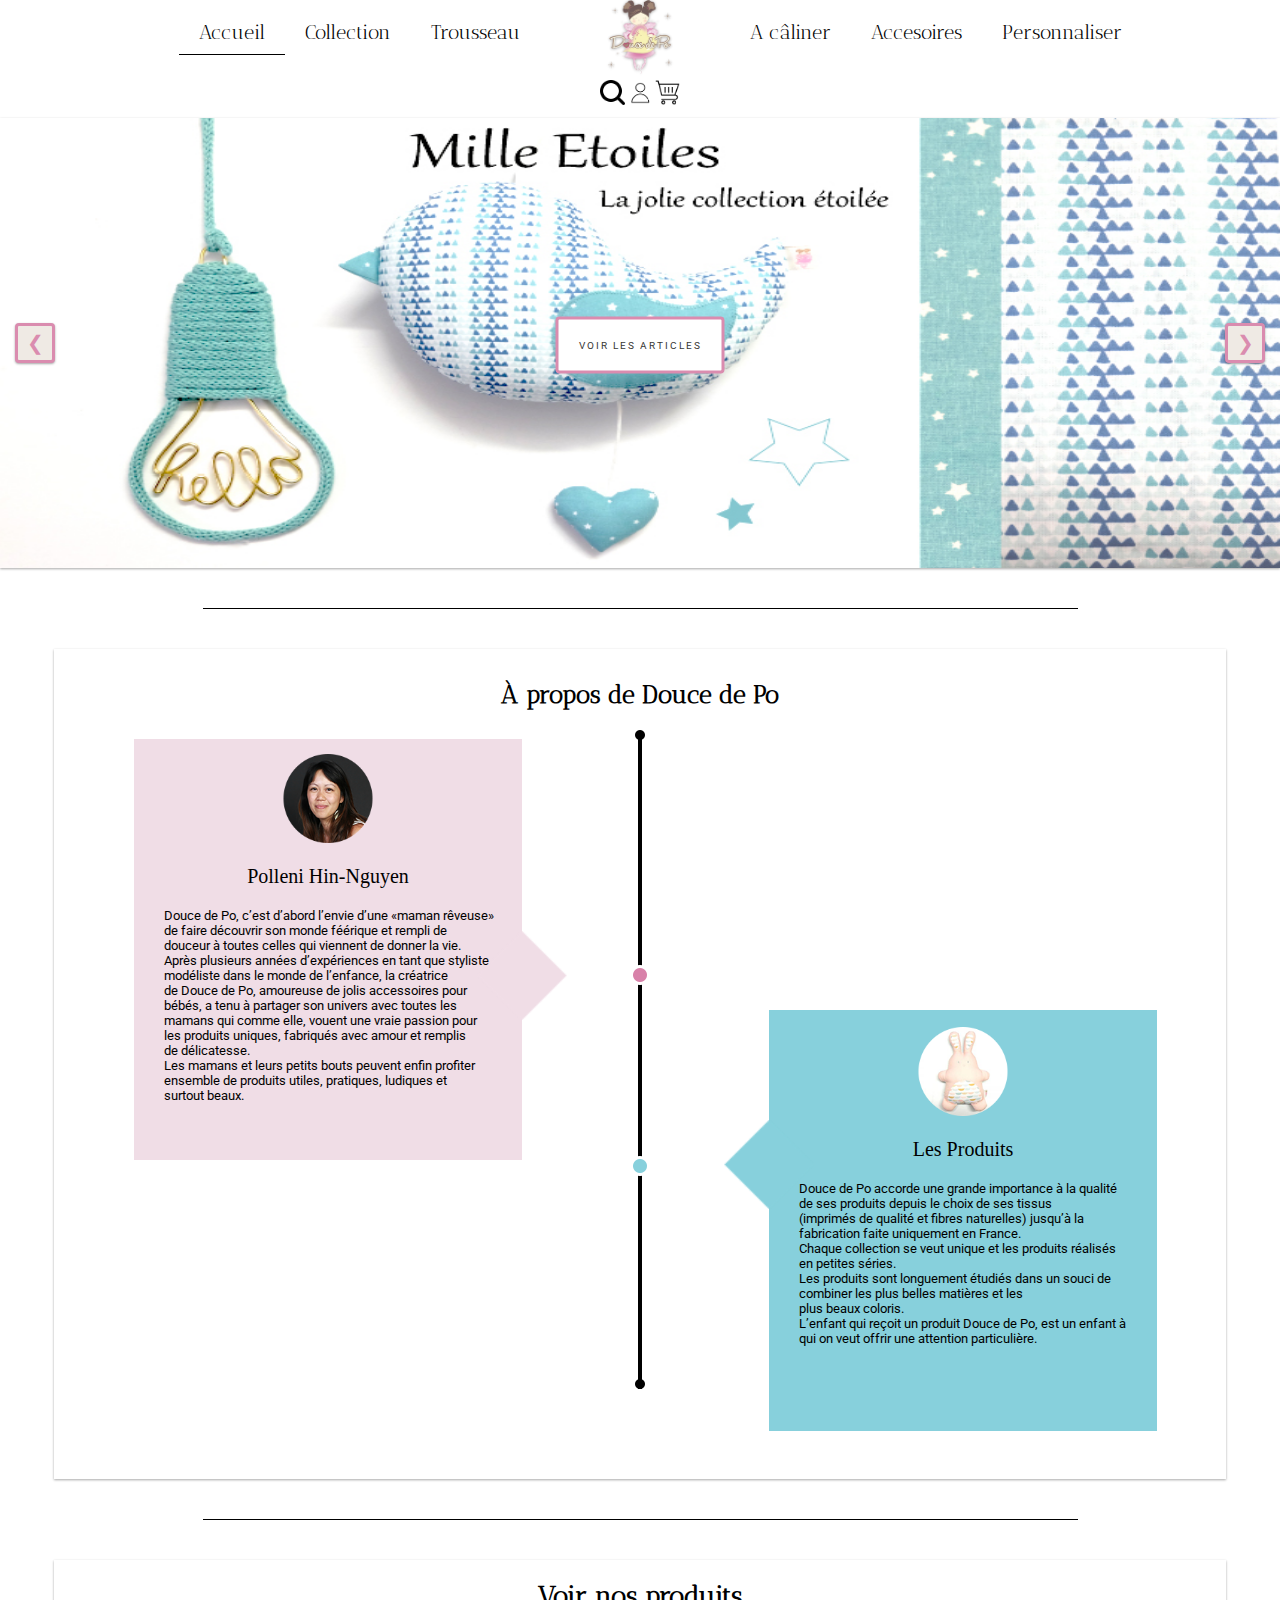
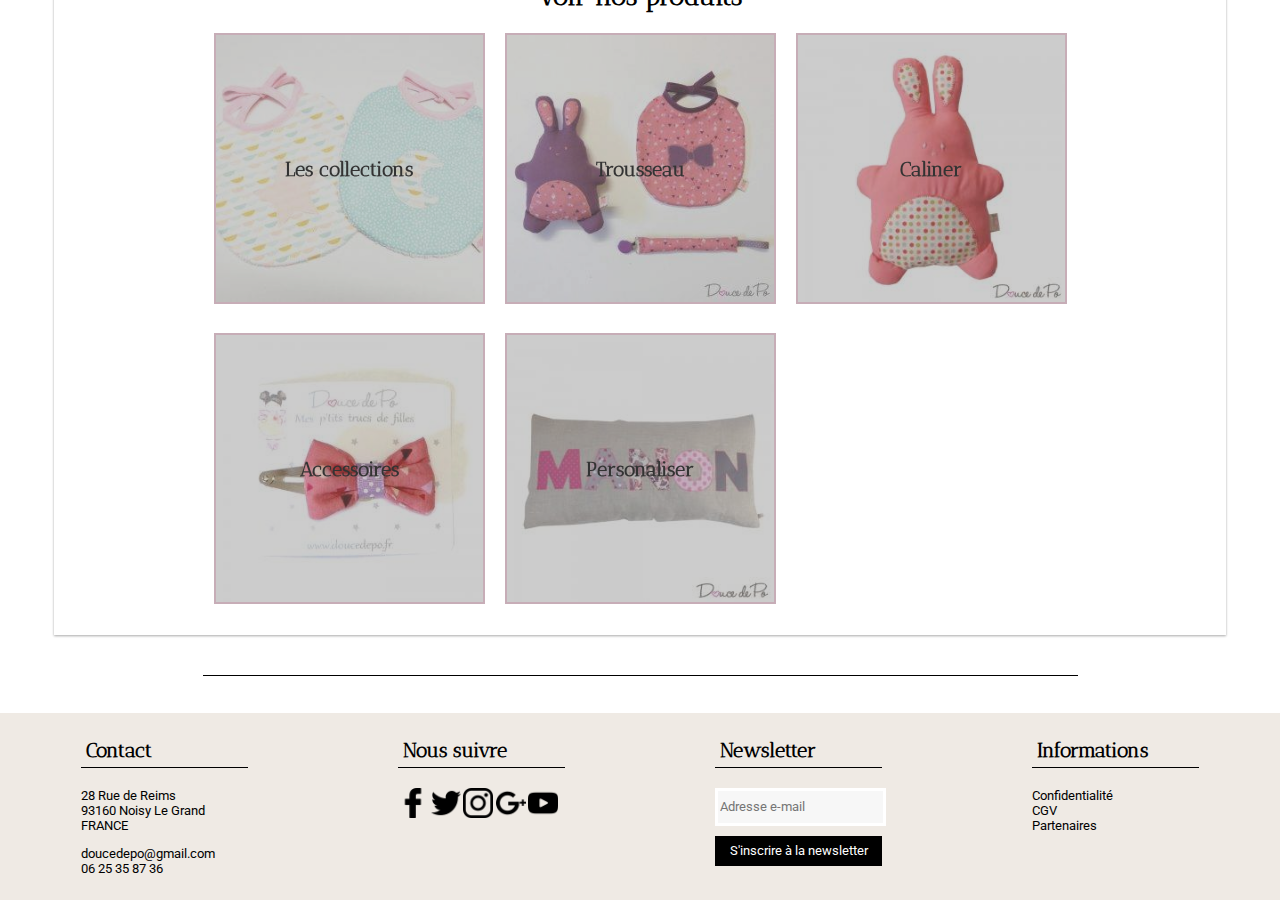
==== index.html @ 26fd45bb "Initial commit" ====
<!DOCTYPE html>
<html lang="fr">
  <head>
    <meta charset="utf-8"/>
    <title>Douce de Po - accessoires créateur bébé</title>
    <meta name="description" content="Douce de Po - un site haut de gamme pour habiller vos enfants"/>
    <meta name="keywords" content="fabriqué" />
    <link href="https://fonts.googleapis.com/css?family=Antic+Didone" rel="stylesheet">
    <link href="https://fonts.googleapis.com/css?family=Roboto" rel="stylesheet">
    <link rel="stylesheet" href="styles/home.css">
  </head>
  <body>
   <header>
        <nav class="program">
          <ul>
            <li><a href="collection">Accueil</a></li>
            <li><a href="collection">Collection</a></li>
            <li><a href="trousseau">Trousseau</a></li>
          </ul>
            <img class="logo" src="images/logo.png" alt="logotype" width="200px" />
          <ul>
            <li><a href="collection">A câliner</a></li>
            <li><a href="collection">Accesoires</a></li>
            <li><a href="collection">Personnaliser</a></li>
          </ul>
          <div class="personnal">
            <img src="images/search.png" alt="search">
            <img src="images/profile.png" alt="profile">
            <img src="images/basket.png" alt="basket">
          </div>
        </nav>
    </header>
    <div class="container">
      <div class="slider">
        <div class="slide">
          <img class="imgSlides" src="./images/slide1.jpg" style="width:100%" alt="slide 1">
            <button class="btn2">voir les articles</button>
        </div>
        <div class="slide">
          <img class="imgSlides" src="./images/slide2.jpg" style="width:100%" alt="slide 2">
          <button class="btn2">voir les articles</button>
        </div>
        <div class="slide">
          <img class="imgSlides" src="./images/slide3.jpg" style="width:100%" alt="slide 3">
          <button class="btn2">voir les articles</button>
        </div>
        <button type="submit" name="Back" class="back" onclick="plusDivs(-1)">&#10094;</button>
        <button type="submit" name="Back" class="next" onclick="plusDivs(1)">&#10095;</button>
      </div>
      <div class="ligne">
      </div>
      <div class="apropos">
        <h2 class="apropos2">À propos de Douce de Po</h2>
        <img src="images/stick.png" alt="stick" class="stick">
        <div class="pink">
          <img src="images/pinkarrow.png" alt="fléche rose" class="pinkarrow">
          <img src="images/polleni.png" alt="image de Polleni">
          <div class="pinktext">
            <p class="pollenii" align="center">Polleni Hin-Nguyen</p>
            <p class="textpolleni">Douce de Po, c’est d’abord l’envie d’une «maman rêveuse» <br>
                  de faire découvrir son monde féérique et rempli de <br>
                  douceur à toutes celles qui viennent de donner la vie.<br>
                  Après plusieurs années d’expériences en tant que styliste <br>
                  modéliste dans le monde de l’enfance, la créatrice<br>
                  de Douce de Po, amoureuse de jolis accessoires pour<br>
                  bébés, a tenu à partager son univers avec toutes les<br>
                  mamans qui comme elle, vouent une vraie passion pour<br>
                  les produits uniques, fabriqués avec amour et remplis<br>
                  de délicatesse.<br>
                  Les mamans et leurs petits bouts peuvent enfin profiter <br>
                  ensemble de produits utiles, pratiques, ludiques et<br>
                  surtout beaux.
            </p>
          </div>
        </div>
        <div class="blue">
          <img src="images/bluearrow.png" alt="fléche bleue" class="bluearrow">
          <img src="images/lapinou.png" alt="image de lapinou">
          <div class="bluetext">
            <p class="products">Les Produits</p>
            <p class="textproducts">Douce de Po accorde une grande importance à la qualité  <br>
              de ses produits depuis le choix de ses tissus <br>
              (imprimés de qualité et fibres naturelles) jusqu’à la <br>
              fabrication faite uniquement en France. <br>
              Chaque collection se veut unique et les produits réalisés <br>
              en petites séries.<br>
              Les produits sont longuement étudiés dans un souci de <br>
              combiner les plus belles matières et les<br>
              plus beaux coloris.<br>
              L’enfant qui reçoit un produit Douce de Po, est un enfant à<br>
              qui on veut offrir une attention particulière.</p>
          </div>
        </div>
      </div>
      <div class="ligne"></div>
      <div class = "shopContainer">
        <div class="titre">
          <h1>Voir nos produits</h1>
        </div>
        <div class ="ImgContainer">
            <div class="collection responsiveShop">
              <a href="#">Les collections</a>
            </div>
            <div class="Trousseau responsiveShop">
              <a href="#">Trousseau</a>
            </div >
            <div class="caliner responsiveShop">
              <a href="#">Caliner</a>
            </div>
            <div class="Accesoires responsiveShop">
              <a href="#">Accessoires</a>
            </div>
            <div class="Personaliser responsiveShop">
              <a href="#">Personaliser</a>
            </div>
        </div>
      </div>
      <div class="ligne">
      </div>
    </div>
      <footer>
         <div class="footerSize">
         <div class="footerContainer">
           <h3> Contact </h3>
           <p>
             28 Rue de Reims <br/>
             93160 Noisy Le Grand<br/>
             FRANCE<br/>
           </p>
           <p>
             doucedepo@gmail.com<br/>
             06 25 35 87 36
           </p>
         </div>
         <div class="void">
           <p> Ceci est du vide</p>
         </div>
         <div class="footerContainer">
           <h3> Nous suivre </h3>
           <a href="https://www.facebook.com/doucedepo.officiel/" target="_blank">
             <img src="images/facebook.png" alt="facebook"></a>
           <a href="https://twitter.com/hashtag/doucedepo?src=hash" target="_blank">
             <img src="images/twitter.png" alt="twitter"></a>
           <a href="https://www.instagram.com/pollennidoucedepo/" target="_blank">
             <img src="images/instagram.png" alt="instagram"></a>
           <a href="#" target="_blank">
             <img src="images/googleplus.png" alt="googleplus"></a>
           <a href="#" target="_blank">
             <img src="images/youtube.png" alt="youtube"></a>
         </div>
         <div class="void">
           <p> Ceci est du vide</p>
         </div>
         <div class="footerContainer">
           <h3> Newsletter </h3>
           <label for="EMail"></label>
           <input type="text" name="email" id="EMail" placeholder="Adresse e-mail">
           <button type="submit"> S'inscrire à la newsletter </button>
         </div>
         <div class="void">
           <p>Ceci est du vide</p>
         </div>
         <div class="footerContainer">
           <h3> Informations </h3>
           <p>
             <a href="#"> Confidentialité</a> <br/>
             <a href="#"> CGV </a><br/>
             <a href="#"> Partenaires </a><br/>
           </p>
         </div>
         </div>
       </footer>
    <script src="./scripts/app.js"></script>
  </body>
</html>
---- styles/home.css ----
html {
  font-size: 62.5%;
  box-sizing: border-box;
}

body {
  margin: 0;
  background: #ffffff;
  position: relative;
}

.container{
  width: 100%;
  height: 100%;
}

.personnal{
  width : auto;
  position: absolute;
  right: 50%;
  top: 80px;
  transform: translate(50%, 0);
}

.personnal img{
  width: 25px;
}
/* Start of the header */

header{
  margin-bottom: 8px;
  height: 110px;
}

nav.program{
  display: flex;
  justify-content: center;
 }

nav.program ul{
  display: flex;
  justify-content: space-around;
}

nav.program ul:first-of-type{
  margin-right: 150px ;
}

nav.program ul li{
  list-style: none;
  position: relative;
}

nav.program ul li a{
  display: block;
  padding: 10px 20px;
  text-decoration: none;
  border-bottom:none;
  transition:all 0.2s ease-in;
  color : black ;
  font-size: 2.0rem;
  font-family: 'Antic Didone', serif;
}

nav.program ul li a:hover{
  opacity: 0.5;
  border-bottom: 1px solid #000;
}
nav.program ul:first-child li:first-child{
  border-bottom: 1px solid #000;
}
.logo{
  position: absolute;
  width: auto;
  height: 76px;
  z-index: 30;
}
.hamburgerButton{
  display: none;
}
/* End of the header */

/* Start of slider */

.container{
  width: 100%;
  height: 100%;
}
.container .slider{
  width: 100%;
  max-width: 3516px;
  height: 450px;
  background: #ffffff;
  box-shadow: 0 1px 3px rgba(0,0,0,0.12), 0 1px 2px rgba(0,0,0,0.24);
  position: relative;
  overflow: hidden;
  margin-left: 50%;
  transform: translate(-50%);
}
.container .slider .slide{
  height: 450px;
  max-height: 450px;
  position: relative;
}
.container .slider .slide .knowMore{
  width: auto;
  height: 40px;
  position: absolute;
  bottom: 0   ;
  padding: 20px 0 20px 30px;
  background: #fffdf9;
  right: 0;
}
.container .slider .slide .knowMore input{
  background: #d881a9;
  border: none;
  width: 201px;
  height: 40px;
  font-size: 20px;
  margin: 0px 15px 5px 15px;
}
.container .slider .slide .imgSlides{
  width: 1172px;
  height: 450px;
  will-change: auto;
}
.container .slider button.back{
  background: #efeae4;
  border: none;
  box-shadow: 0 1px 3px rgba(0,0,0,0.12), 0 1px 2px rgba(0,0,0,0.24);
  font-size: 2rem;
  color: #da8caf;
  padding: 0;
  width: 40px;
  height: 40px;
  position: absolute;
  left: 15px;
  top: 50%;
  transform: translate(0, -50%);
  border: 3px  #da8caf solid;
  border-radius: 4px;
}
.container .slider button.next{
  background: #efeae4;
  border: none;
  box-shadow: 0 1px 3px rgba(0,0,0,0.12), 0 1px 2px rgba(0,0,0,0.24);
  font-size: 2rem;
  color: #da8caf;
  padding: 0;
  width: 40px;
  height: 40px;
  position: absolute;
  right: 15px;
  top: 50%;
  transform: translate(0, -50%);
  border: 3px  #da8caf solid;
  border-radius: 4px;
}
.btn2 {
  font-family: 'Roboto';
  position: relative;
  top: -50%;
  margin-left: 50%;
  transform: translate(-50%, -50%);
  padding: 20px ;
  font-size: 1rem;
  letter-spacing: 2px;
  color: #383736;
  border: 3px  #da8caf solid;
  border-radius: 4px;
  text-transform: uppercase;
  overflow:hidden;
  background: #fff;
  z-index: 1;
  cursor: pointer;
  transition: 0.2s ease-in;

}

.btn2:hover {
  color: #383736;
  border-color:  #383736;
  box-shadow: 0px 0px 0px 0px #da8caf;
  cursor: pointer;
}

.btn2:before {
  content: "";
  position: absolute;
  background: #da8caf;
  bottom: 0;
  left: 0;
  right: 0;
  top: 100%;
  z-index: -1;
  -webkit-transition: top 0.09s ease-in;
}

.btn2:hover:before {
  top: 0;
  border-color:  #383736;
}
/* End of slider */

/* Start of Informations block */

.apropos{
  width: 1172px;
  height: 830px;
  margin-left: 50%;
  transform: translate(-50%);
  background-color: white;
  box-shadow: 0 1px 3px rgba(0,0,0,0.12), 0 1px 2px rgba(0,0,0,0.24);
  margin-top: 40px;
}
.apropos2{
  font-size: 2.5rem;
  text-align: center;
  padding-top: 30px;
  color: #000000;
  font-family: 'Antic Didone', serif;
  font-weight: bold;
  position: relative;

}

.apropos2:hover {
  cursor: pointer;
  
}

.stick{
  height: auto;
  margin-left: 50%;
  transform: translate(-50%);
  position: absolute;
}

/* Boite rose avec sa flèche, son image et ses textes*/

.pink{
  background-color: #f0dde6;
  margin-top: 30px;
  margin-left: 80px;
  height: 421px;
  width: 388px;
  position: relative;
}

.pinkarrow{
  position: absolute;
  left: 50%;
  top: 42%;
}

.pink img{
  margin-top: 15px;
  margin-left: 50%;
  transform: translateX(-50%);
  height: 89px;
}


.pollenii{
  text-align: center;
  font-size: 2rem;
}

.textpolleni{
  font-family: 'Roboto', serif;
  margin-left: 30px;
  color: #000000;
  font-size: 1.3rem;
}

/*Boite bleue avec sa fléche, son image et ses textes*/

.blue{
  float: right;
  background-color: #87d0dc;
  margin-top: -150px;
  margin-right: 69px;
  height: 421px;
  width: 388px;
  float: right;
  position: relative;
}

.blue img{
  height: 89px;
  margin-left: 50%;
  transform: translate(-50%);
  margin-top: 17px;
}

.textproducts{
  color: #000000;
  font-family: 'Roboto', serif;
  font-size: 1.3rem;
  margin-left: 30px;
}

.products{
  text-align: center;
  font-size: 2rem;
}


.bluearrow{
  position: absolute;
  left: -50%;
  top: 22%;

}

/* End of Informations block */

/* Start of the Shop */

/* Trait milieu  */
.ligneMiddle{
	height: 20px;
	width: 875px;
	margin: auto;
	border-top:solid 1px black;
}
/* Bloc de fin  */

.shopContainer{
	height: 674.99px;
	width: 1172px;
	display: flex;
	margin: auto;
	flex-wrap:wrap;
	box-shadow: 0 1px 3px rgba(0,0,0,0.12), 0 1px 2px rgba(0,0,0,0.24);
  background: #ffffff;
  margin-top: 40px;
}
.titre{
	width:1172px;
	text-align: center;
	margin: auto;
	font-family: 'Antic Didone', serif;
	font-size: 10pt;

}
.ImgContainer{
	margin:auto;
	display: flex;
	height: 600px;
	width: 853px;
	flex-wrap: wrap;
	 }

.ImgContainer div{
	height: 267px;
	width: 267px;
	border:solid 2px #F6CBDC;
	display:flex;
	flex-wrap: wrap;
	background-size:267px 267px;
	margin-right: 20px;

}
.ImgContainer div:nth-child(3){
  margin-right:0px;
}
.collection{
	background-image:url("../images/les collections.jpg");

}
.Trousseau{
	background-image:url("../images/MonTrousseau.jpg");
}
.caliner{
	background-image:url("../images/ACaliner.jpg");
}
.Accesoires{
	background-image:url("../images/Accesoires.jpg");
}
.Personaliser{
	background-image:url("../images/Personaliser.jpg");
}
.ImgContainer a{
	text-decoration: none;
	z-index: 1;
	margin: auto;
	color:black;
	font-size: 15pt;
	font-family: 'Antic Didone', serif;
	font-weight: bold;
}
.ImgContainer>div{
	filter: invert(20%);
	cursor: pointer;
	transition:all 0.2s linear;
	will-change:auto;
}

.ImgContainer>div:hover{
	filter: invert(0%);
	cursor: pointer;
	text-decoration-style: underline;
	color:white;
	transition:all 0.2s linear;
}
div>a:hover{
	color:white;
}
/* Trait  */
.ligne{
	height: 40px;
	width: 875px;
	margin: auto;
	border-bottom: solid 1px black;
}

/* End of the Shop */
/* Start of the footer */

footer{
  background-color: #efeae4;
  height: 187px;
  border-top: 37px solid #ffffff;
}
.footerSize{
  width: 1118px;
  height: 100%;
  margin-left: 50%;
  transform: translate(-50%);
  display: flex;
  justify-content: space-between;
  flex-wrap: wrap;
}
.footerContainer{
  width : 167px;
  float: left;
}

.footerContainer h3{
  border-bottom: 1px solid #000;
  padding : 5px ;
  font-family: 'Antic Didone', serif;
  font-size: 2.0rem;
}

.footerContainer img{
  width : 30px ;
  display: inline;
  transition: all 0.2s linear;
  will-change: auto;
}

.footerContainer img:hover{
  opacity: 0.8;
}

.footerContainer input{
  background-color: #f7f7f7;
  width: 161px;
  height: 30px;
  font-family: 'Roboto', sans-serif;
  font-size: 1.3rem;
  border: 3px solid #fff;
}

.footerContainer button{
  width: 167px;
  margin-top: 10px;
  background-color: black;
  color: white;
  border: none;
  text-decoration: none;
  text-align: center;
  padding : 7.5px 10px;
  font-family: 'Roboto', sans-serif;
  font-size: 1.3rem;
  transition: all 0.2s linear;
  will-change: auto;
}

.footerContainer button:hover{
  background: #282828;
}

.footerContainer p{
  font-family: 'Roboto', sans-serif;
  font-size: 1.3rem;
}

.footerContainer a{
  font-family: 'Roboto', sans-serif;
  font-size: 1.3rem;
  color : black;
  text-decoration: none ;
}
.void{
  width : 150px;
  visibility: hidden;
  float: left;
}

/* Start of the responsive */

@media  screen and (max-width : 667px) {
  .apropos{
    width: 100%;
    height: auto;
    padding-bottom: 30px;
  }
  .stick, .pinkarrow, .bluearrow{
    visibility:hidden;
  }
  .pink{
    margin-top: 0;
    margin-left: 50%;
    transform: translate(-50%);
    float: none;
    margin-bottom: 30px;
  }
  .blue{
    margin-top: 0;
    margin-right: 0;
    margin-left: 50%;
    transform: translate(-50%);
    float:none;
  }
  .shopContainer, .ImgContainer{
    width: auto;
    height: auto;
  }
  .responsiveShop{
    margin-bottom: 30px;
    margin-left: 50%;
    transform: translate(-50%);
    margin-right: 0;
  }
  .title{
    margin-left: 50%;
    transform: translate(-50%);
  }
  footer{
    height: auto;
  }
  .footerSize{
    width: 167px;
  }
  header{
    height:auto;
    padding-bottom: 70px;
    position: relative;
    transform: translateY(-335px);
    transition: all 0.3s ease-in-out;
    will-change: auto;
  }
  header.is-active{
    transform: translateY(0);
  }
  nav.program{
    display: flex;
    justify-content: center;
    flex-direction: column;
    width: 250px;
    height: 100%;
    transition: all 0.2520s ease-in;
    margin-left: 50%;
    transform: translate(-50%);
  }
  nav.program ul{
    display: flex;
    justify-content: center;
    flex-direction: column;
    width: auto;
    padding:0;
   }
   nav.program .logo{
     display: none;
   }
   .personnal{
     transform: translate(0);
     top: inherit;
     bottom: -30px;
     right: 60%;
   }
   .hamburgerButton{
     font-size: 3rem;
     color: #000000;
     position: absolute;
     right: 50%;
     bottom: -70px;
     cursor: pointer;
     display: block;
   }
}
@media screen and (min-width : 667px) and (max-width: 1025px) {
  .apropos{
    width: 100%;
    height: auto;
    padding-bottom: 30px;
  }
  .stick, .pinkarrow, .bluearrow{
    visibility:hidden;
  }
  .pink{
    margin-top: 0;
    margin-left: 50%;
    transform: translate(-50%);
    float: none;
    margin-bottom: 30px;
  }
  .blue{
    margin-top: 0;
    margin-right: 0;
    margin-left: 50%;
    transform: translate(-50%);
    float:none;
  }
  .shopContainer, .ImgContainer{
    width: auto;
    height: auto;
    justify-content: space-around;
  }
  .responsiveShop{
    margin-bottom: 30px;
    margin-right: 0;
  }
  .title{
    margin-left: 50%;
    transform: translate(-50%);
  }
  footer{
    height: auto;
  }
  .footerSize{
    width: 500px;
    padding-bottom: 20px;
  }
  header{
    height:auto;
    padding-bottom: 70px;
    position: relative;
    transform: translateY(-335px);
    transition: all 0.3s ease-in-out;
    will-change: auto;
  }
  header.is-active{
    transform: translateY(0);
  }
  nav.program{
    display: flex;
    justify-content: center;
    flex-direction: column;
    width: 250px;
    height: 100%;
    transition: all 0.2520s ease-in;
    margin-left: 50%;
    transform: translate(-50%);
  }
  nav.program ul{
    display: flex;
    justify-content: center;
    flex-direction: column;
    width: auto;
    padding:0;
   }
   nav.program .logo{
     display: none;
   }
   .personnal{
     transform: translate(0);
     top: inherit;
     bottom: -30px;
     right: 60%;
   }
   .hamburgerButton{
     font-size: 3rem;
     color: #000000;
     position: absolute;
     right: 50%;
     bottom: -70px;
     cursor: pointer;
     display: block;
   }
}
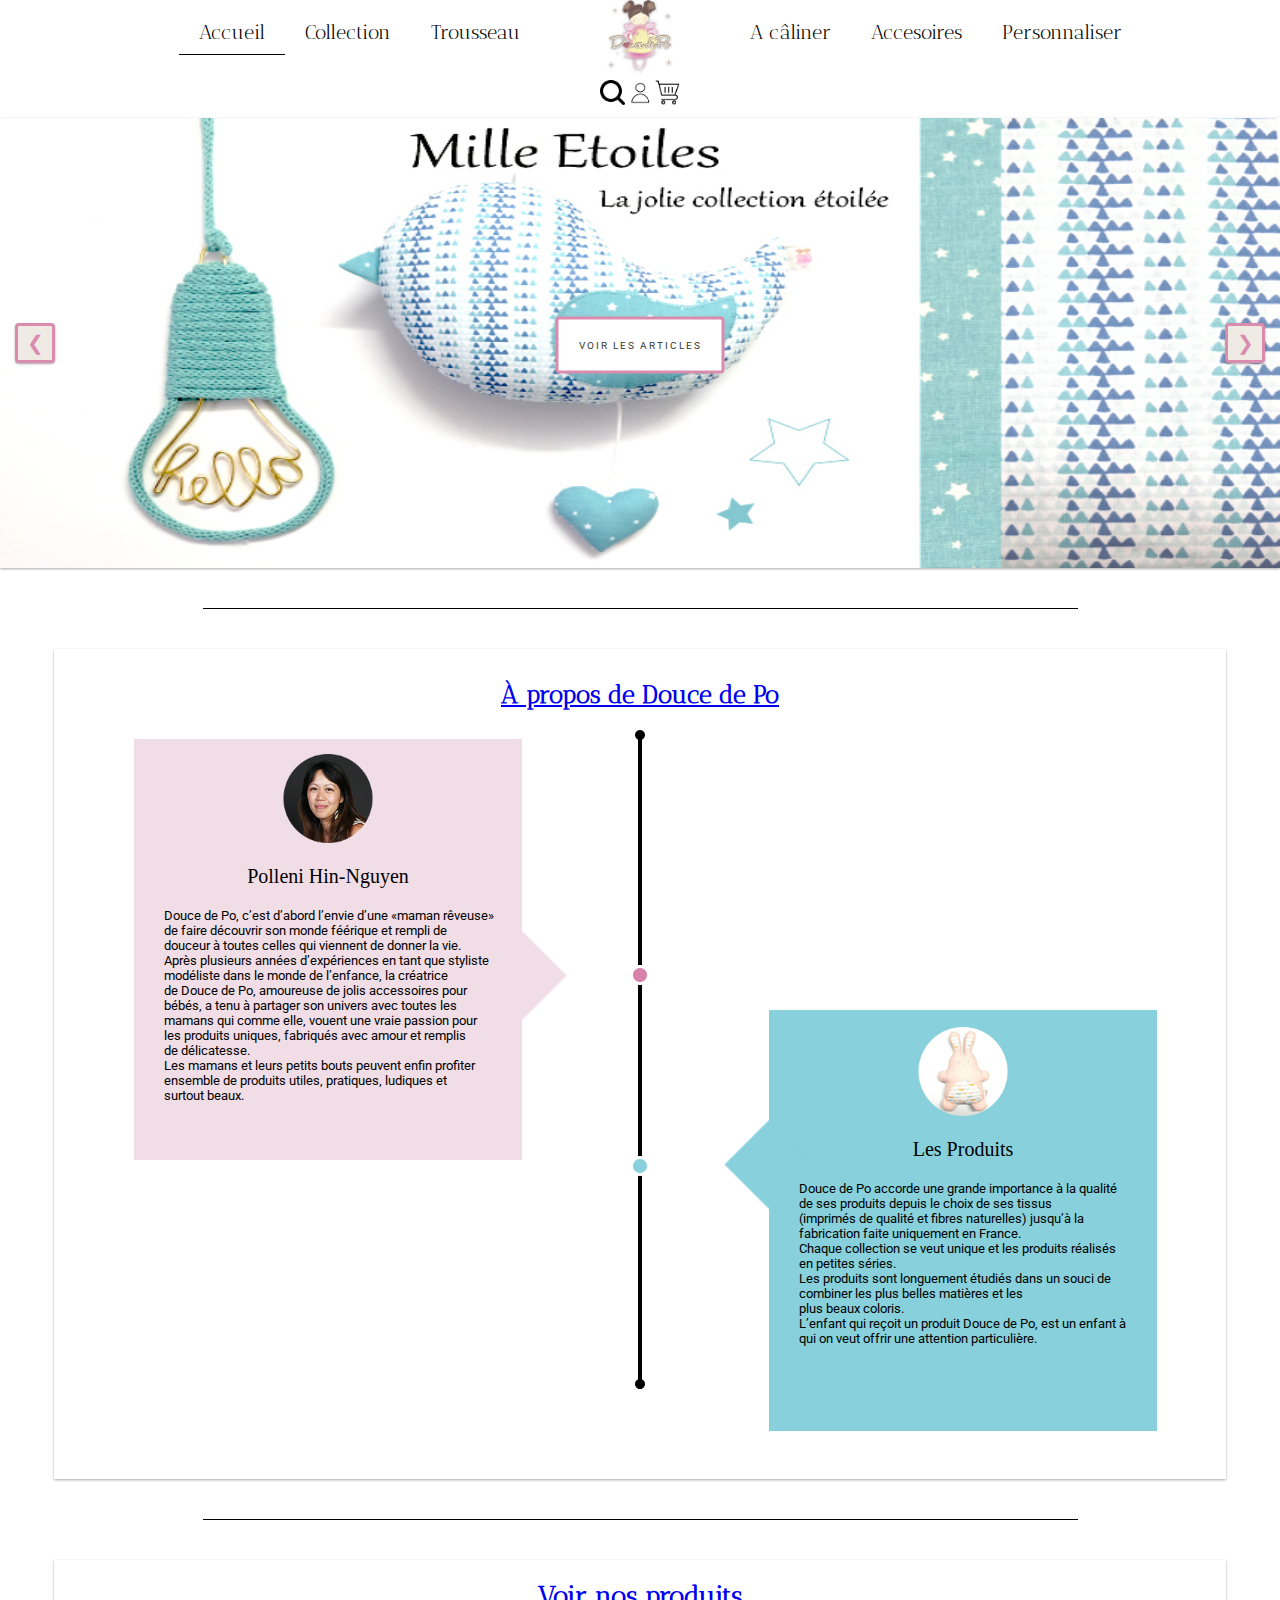
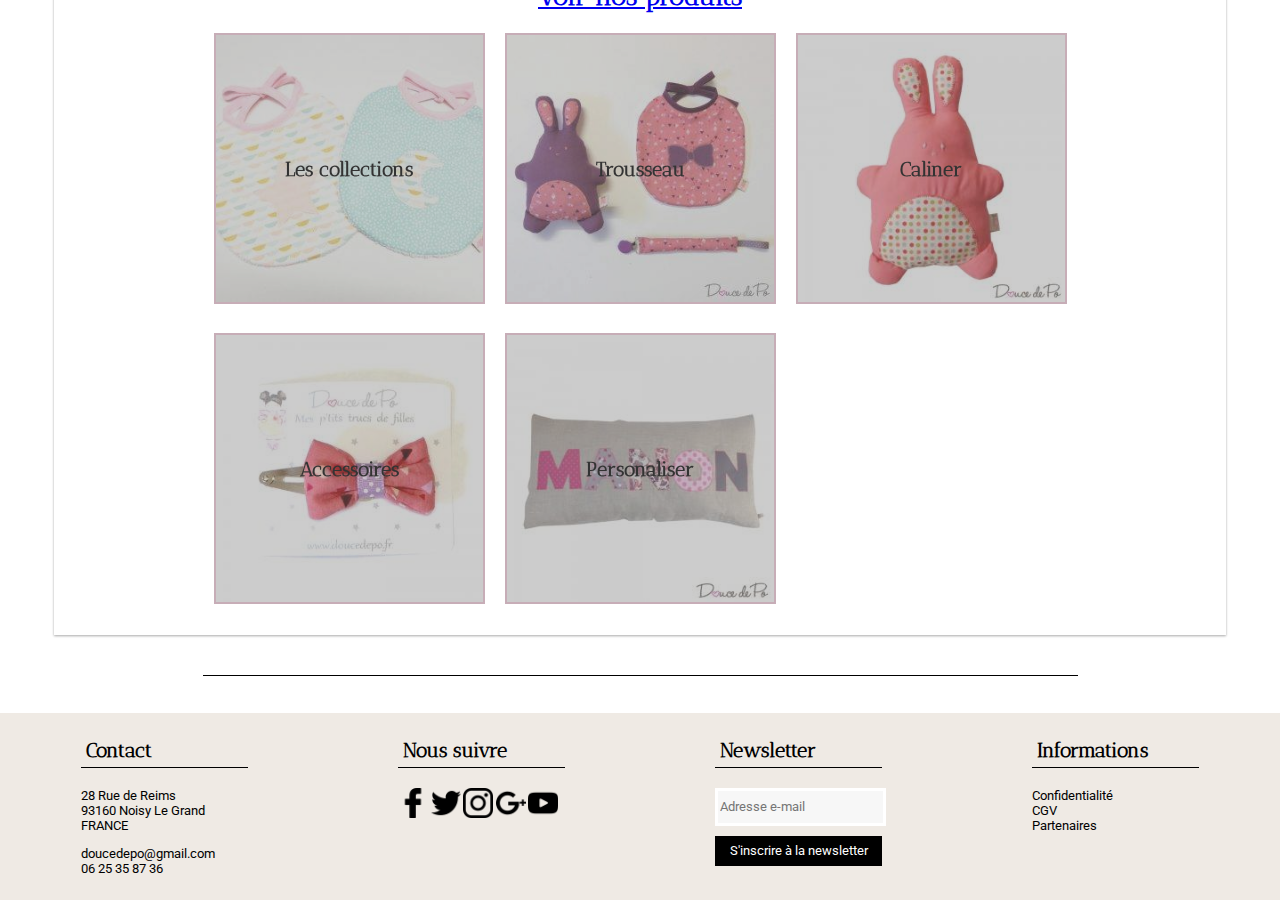
==== commit 1531aef2: "links" ====
--- a/index.html
+++ b/index.html
@@ -13,11 +13,11 @@
    <header>
         <nav class="program">
           <ul>
-            <li><a href="collection">Accueil</a></li>
+            <li><a href="index.html">Accueil</a></li>
             <li><a href="collection">Collection</a></li>
             <li><a href="trousseau">Trousseau</a></li>
           </ul>
-            <img class="logo" src="images/logo.png" alt="logotype" width="200px" />
+            <img class="logo" src="images/logo.png" alt="logotype" width="200px"/>
           <ul>
             <li><a href="collection">A câliner</a></li>
             <li><a href="collection">Accesoires</a></li>
@@ -34,15 +34,15 @@
       <div class="slider">
         <div class="slide">
           <img class="imgSlides" src="./images/slide1.jpg" style="width:100%" alt="slide 1">
-            <button class="btn2">voir les articles</button>
+          <a href= "product.html"><button class="btn2">voir les articles</button></a>
         </div>
         <div class="slide">
           <img class="imgSlides" src="./images/slide2.jpg" style="width:100%" alt="slide 2">
-          <button class="btn2">voir les articles</button>
+          <a href= "product.html"><button class="btn2">voir les articles</button></a>
         </div>
         <div class="slide">
           <img class="imgSlides" src="./images/slide3.jpg" style="width:100%" alt="slide 3">
-          <button class="btn2">voir les articles</button>
+          <a href= "product.html"><button class="btn2">voir les articles</button></a>
         </div>
         <button type="submit" name="Back" class="back" onclick="plusDivs(-1)">&#10094;</button>
         <button type="submit" name="Back" class="next" onclick="plusDivs(1)">&#10095;</button>
@@ -50,7 +50,7 @@
       <div class="ligne">
       </div>
       <div class="apropos">
-        <h2 class="apropos2">À propos de Douce de Po</h2>
+        <h2 class="apropos2"><a href="brand.html">À propos de Douce de Po</a></h2>
         <img src="images/stick.png" alt="stick" class="stick">
         <div class="pink">
           <img src="images/pinkarrow.png" alt="fléche rose" class="pinkarrow">
@@ -95,7 +95,7 @@
       <div class="ligne"></div>
       <div class = "shopContainer">
         <div class="titre">
-          <h1>Voir nos produits</h1>
+          <h1><a href="product.html">Voir nos produits</h1></a>
         </div>
         <div class ="ImgContainer">
             <div class="collection responsiveShop">
--- a/styles/home.css
+++ b/styles/home.css
@@ -101,6 +101,8 @@
   height: 450px;
   max-height: 450px;
   position: relative;
+  color: black;
+  text-decoration: none;
 }
 .container .slider .slide .knowMore{
   width: auto;
@@ -174,6 +176,7 @@
   z-index: 1;
   cursor: pointer;
   transition: 0.2s ease-in;
+  text-decoration: none;
 
 }
 
@@ -182,6 +185,7 @@
   border-color:  #383736;
   box-shadow: 0px 0px 0px 0px #da8caf;
   cursor: pointer;
+  text-decoration: none;
 }
 
 .btn2:before {
@@ -194,11 +198,13 @@
   top: 100%;
   z-index: -1;
   -webkit-transition: top 0.09s ease-in;
+  text-decoration: none;
 }
 
 .btn2:hover:before {
   top: 0;
   border-color:  #383736;
+  text-decoration: none;
 }
 /* End of slider */
 
@@ -221,12 +227,12 @@
   font-family: 'Antic Didone', serif;
   font-weight: bold;
   position: relative;
-
+  text-decoration: none;
 }
 
 .apropos2:hover {
   cursor: pointer;
-  
+  text-decoration: none;
 }
 
 .stick{
@@ -342,7 +348,7 @@
 	margin: auto;
 	font-family: 'Antic Didone', serif;
 	font-size: 10pt;
-
+  text-decoration: none;
 }
 .ImgContainer{
 	margin:auto;
